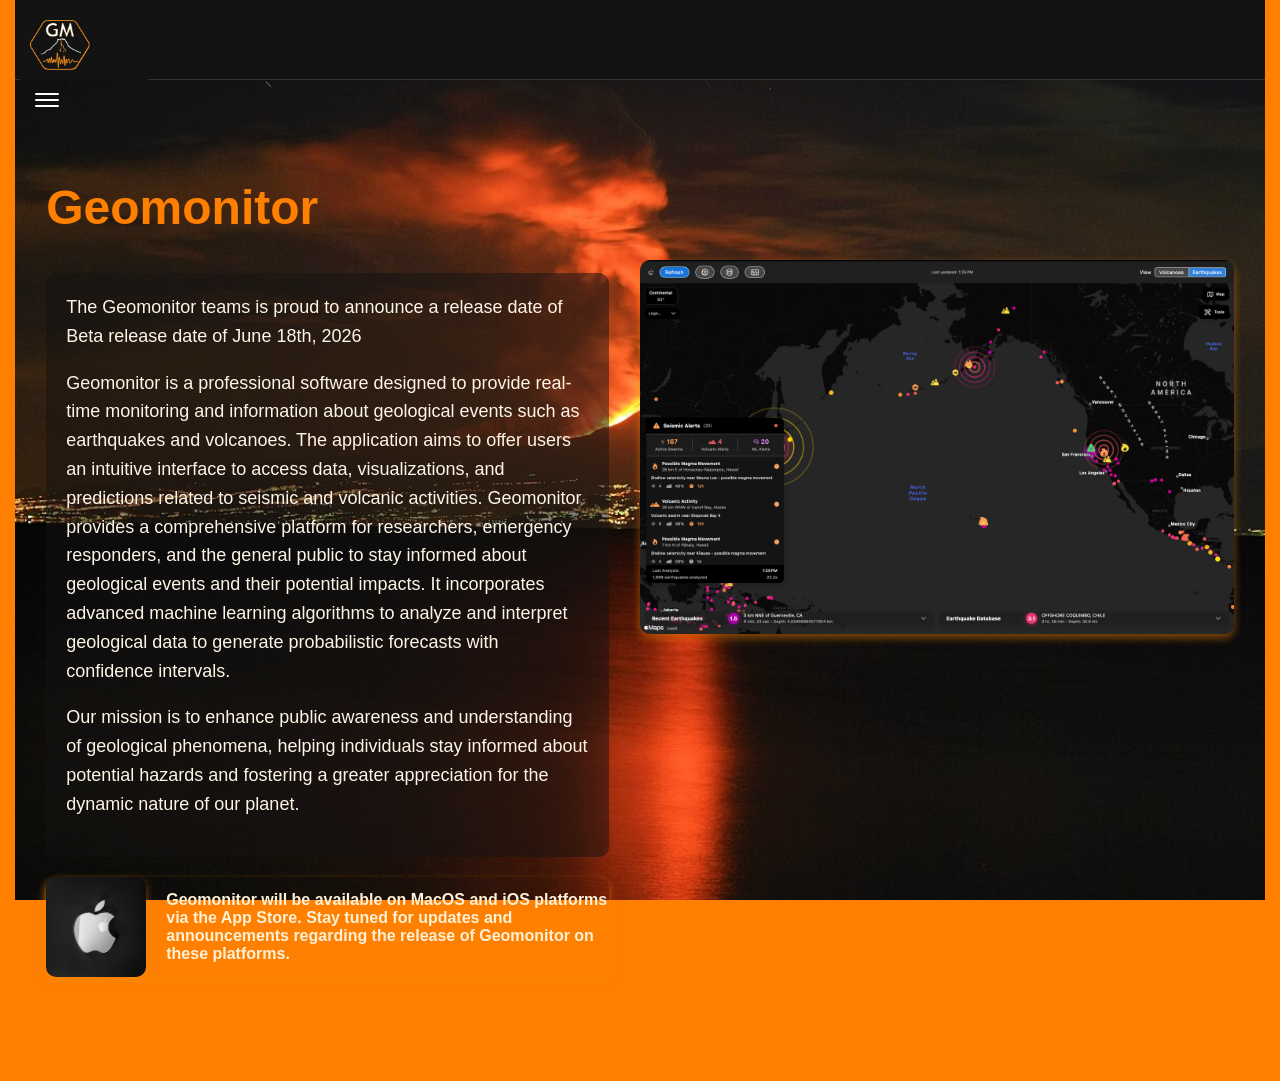
==== index.html @ 44dcfd4b "final touches" ====
<!DOCTYPE html>
<html lang="en">

<head>
    <meta charset="UTF-8">
    <meta name="viewport" content="width=device-width, initial-scale=1.0">
    <title>Home Geomonitor</title>
    <link rel="stylesheet" href="css/style.css">
</head>

<body>

    <section class="topbar">
        <input type="checkbox" id="tog_menu" class="menu_hack">
        <header class="header">
            <div class="inner-header">
                <div class="logo_container">
                    <img class="logo" src="./img/logoupdated@0.5x.png" alt="Geomonitor Logo">
                </div>
                <label class="burgers" for="tog_menu">
                    <span class="bar"></span>
                    <span class="bar"></span>
                    <span class="bar"></span>
                </label>
        </header>


        <ul class="nav_items">
            <li class="button active-button"><a href="index.html">Home</a></li>
            <li class="button"><a href="./html/s_earthquakes.html">Earthquakes</a></li>
            <li class="button"><a href="./html/s_volcanoes.html">Volcanoes</a></li>
            <li class="button"><a href="./html/s_predictions.html">Predictions</a></li>
            <li class="button"><a href="./html/about_geomonitor.html">About Geomonitor</a></li>
            <div class="seismo_animated_container">
                <img class="animated_seismo" src="./img/seismogram3.jpg" alt="seismogram animated - grok"
                    class="nav-image">
            </div>
        </ul>


    </section>
    <section id="home">
        <main class="container">
            <div class="home-column-1">
                <h1 class="home_header">Geomonitor</h1>
                <br>
                <div class="about_text_card">
                    <p>The Geomonitor teams is proud to announce a release date of Beta release date of June 18th, 2026
                    </p>
                    <br>
                    <p>Geomonitor is a professional software designed to provide real-time monitoring and information
                        about
                        geological
                        events such as earthquakes and volcanoes. The application aims to offer users an intuitive
                        interface
                        to
                        access data, visualizations, and predictions related to seismic and volcanic activities.
                        Geomonitor
                        provides a comprehensive platform for researchers, emergency responders, and the general public
                        to
                        stay informed about geological events and their potential impacts. It incorporates advanced
                        machine
                        learning
                        algorithms to analyze and interpret geological data to generate probabilistic forecasts with
                        confidence intervals.</p>
                    <br>
                    <p>Our mission is to enhance public awareness and understanding of geological phenomena, helping
                        individuals
                        stay informed about potential hazards and fostering a greater appreciation for the dynamic
                        nature of
                        our
                        planet.</p>
                    <br>
                </div>
                <div class="apple-plug">
                    <img src="./img/StockCake-Iconic_Apple_Logo-912580-medium.jpg" alt="Geomonitor Example"
                        class="home-image">
                    <h4>Geomonitor will be available on MacOS and iOS platforms via the App Store. Stay tuned for
                        updates
                        and announcements regarding the release of Geomonitor on these platforms.</h4>
                </div>
                <br>
                <br>
                <br>


            </div>
            <div class="home-column-2">
                <img src="./img/Geomonitor1.png" alt="Geomonitor Example" class="home-image">
            </div>
        </main>
    </section>
</body>

</html>
---- css/style.css ----
/* css */
* {
    margin: 0;
    padding: 0;
    box-sizing: border-box;
    color: #fff1d7;
}

/* Global Styles */
body {
    font-family: Arial, sans-serif;
    margin: 0 0;
    margin-left: 15px;
    margin-right: 15px;

    background-color: #ff8000;
    color: #ffe6c7;
    font-family: sans-serif;
}


#home .container {
    display: grid;
    grid-template-columns: 2fr 2fr;
    height: 100%;
    width: 100%;
    margin: 0 0;
    background-image: url('../img/1280px-Eruzione_Etna_13-01-2011_B.jpg');
    background-attachment: fixed;
    background-position: center;
    background-repeat: no-repeat;
    background-size: cover;
    padding-top: 50px;
    padding-bottom: 50px;
}

.earthquakes_section {
    height: 100%;
    width: 100%;
    margin: 0 auto;
    background-image: url('../img/Firefly_Gemini\ Flash.png');
    background-attachment: fixed;
    background-position: center;
    background-repeat: no-repeat;
    background-size: cover;
    padding-top: 50px;
}

.about_geomonitor_section {
    height: 100%;
    width: 100%;
    margin: 0 auto;
    background-image: url('../img/USGS_kilauea.jpg');
    background-attachment: fixed;
    background-position: center;
    background-repeat: no-repeat;
    background-size: cover;
    padding-top: 50px;
    padding-bottom: 50px;
}

.volcanoes_section {
    height: 100%;
    width: 100%;
    margin: 0 auto;
    background-image: url('../img/USGS_kilauea.jpg');
    background-attachment: fixed;
    background-position: center;
    background-repeat: no-repeat;

    background-size: cover;
    padding-top: 50px;
    justify-content: center;
}

.predictions_section {
    height: 100%;
    width: 100%;
    margin: 0 auto;
    background-image: url('../img/Firefly_Gemini\ Flash.png');
    background-attachment: fixed;
    background-position: center;
    background-repeat: no-repeat;
    background-size: cover;
    padding-top: 50px;
}

.header {
    height: 80px;
    background-color: #141313;
    border-bottom: 1px solid #333;
    display: flex;
    align-items: center;

    max-width: 100%;
}

.header-inner {
    display: flex;
    flex-direction: row;
    width: 100%;
    align-items: center;
    justify-content: space-between;
    padding: 0 20px;
    max-width: 1500px;
}

.logo_container {
    display: fixed;
    position: absolute;
    top: 10px;
    left: 20px;

    width: 60px;
    height: auto;
}

.logo {
    width: 100%;
    height: auto;
}



.burgers {
    display: block;
    width: 24px;
    display: block;
    padding-top: 120px;
    margin-left: 20px;
    cursor: pointer;
}

.bar {
    width: 100%;
    display: block;
    height: 2px;
    border-radius: 10px;
    background-color: white;
    margin: 4px 0;
}

.bar+.bar {
    margin-top: 4px;
}

.nav_items {
    display: block;
    position: absolute;
    background: #141313;
    top: 130px;
    left: -10000px;
    opacity: 0;
    transition: left 0.3s ease, opacity 0.3s ease;
    width: 100%;
}

#tog_menu:checked~.nav_items {
    left: 15px;
    width: calc(100% - 30px);
    margin-right: 15px;
    opacity: .95;
}

.nav_items a {
    color: #ffe6c7;
    text-decoration: none;
    font-size: 1.2rem;
    display: block;

}

.nav_items li {
    list-style: none;
    padding: 10px 20px;
    border: 1px solid #333;
}

.nav_items li:hover {
    color: #000000;
    background-color: #ff8000cb;
    transition: color 0.5s ease;
}

/* turn that checkbox invisible */
#tog_menu {
    display: none;
}

/* hide ugly sytling */
li {
    list-style: none;
}

/* remove that default link styling */
li a {
    text-decoration: none;
    color: #ffe6c7;
    font-size: 1.2rem;
}

.navbar {
    display: flex;
    justify-content: space-between;
    align-items: center;
    padding: 1rem 2rem;
    background-color: #141313;
    color: #ffe6c7;
    position: relative;
}


@media (min-width: 1500px) {
    .burgers {
        display: none;
    }

    .nav_items {
        display: flex;
        color: #ffe6c7;
        text-decoration: none;
        font-size: 1.2rem;
        position: static;
        opacity: 1;
    }
}

/* -----------------------------  */

/* I gues this hides the hamburger - setting it up to hide when screen is 1920px wide

*/


.button {
    color: #fff5e6;
    text-decoration: none;
    font-size: 16px;
    background-color: transparent;
    padding: 10px 13px;
    border: 1px solid #333;
    border-radius: 7px;
    transition: background-color 0.3s ease;
}

.button a {
    text-decoration: none;
    color: #fff5e6;
    padding: 15px 15px;
    cursor: pointer;
}

.active-button {
    background-color: #ff8000;
    color: #fff5e6;
}

.button:hover {
    background-color: #ff8000;
    color: #485696;
    padding: 11px 20px;
}

.button.active {
    background-color: #ff8000;
    color: #fff5e6;
}

.animated_seismo {
    size: fit-content;
    animation: seismoAnimation 1s ease-in-out infinite;
    padding-bottom: 0px;
}

.logo {
    width: 80px;
    height: 70px;
    padding: 10px;
}

.logo_container {
    width: 10%;
    display: flex;
    align-items: flex-end;
    background-color: #141313;
}



.seismo_animated_container {
    width: 40%;
    height: auto;
    display: flex;
    justify-content: center;
    align-items: center;
    opacity: 0.8;
    background-color: #141313;
    padding-left: 20px;
}

.seismo_animated_container img {
    width: 100%;
    height: auto;
}



/* Earthquakes Section */

.earthquakes_content {
    display: flex;
    flex-direction: column;
    max-width: 100%;
    min-height: 1280px;
    padding: 20px;
}

.earthquake_text_card {
    background-color: rgba(20, 19, 19, 0.7);
    padding: 20px;
    border-radius: 10px;
    width: 40%;
    margin-bottom: 20px;

    &:hover {
        background-color: rgba(20, 19, 19, 0.9);
        box-shadow: 0 4px 8px rgba(253, 135, 0, 0.5);
    }
}

.earthquake_text_card h1 {
    margin-top: 0;
    color: #ff8000;
}

.earthquake_text_card p {
    color: #fff5e6;
    line-height: 1.6;
}



/* Predicitons CSS */
.predictions_content {
    display: flex;
    flex-direction: column;
    max-width: 100%;
    min-height: 1280px;
    padding: 20px;
}



.beta {
    display: flex;
    background-color: #141313;

}


/* Beta Form (assignment) */
.home {
    display: grid;
    grid-template-columns: auto;

}

.Form_Container {
    display: grid;
    grid-template-columns: 2fr 2fr;
    background-color: rgba(247, 200, 147, 0.367);
    padding: 20px;
    margin-left: 20px;
    padding-bottom: 50px;
    border-radius: 20px;
    border-color: #ff8000;
    border-width: 1px;
    border-style: solid;
    width: 60%;
    height: fit-content;


    align-content: center;
    justify-content: center;

    &:hover {
        background-color: rgba(80, 67, 52, 0.686);
        box-shadow: 0 4px 8px rgba(253, 135, 0, 0.5);
    }
}


.Apply {
    display: inline-block;
    width: 500px;
    background-color: #fea500;
    border-style: solid;
    border-radius: 20px;
    margin-top: 20px;
    font-size: 21px;
    color: #000000;

    &:hover {
        background-color: rgba(60, 58, 58, 0.538);
        box-shadow: 0 4px 8px rgba(253, 135, 0, 0.5);
        color: #ff8000
    }
}


.home-column-1 {
    grid-column: 1;
    margin-top: 50px;
    padding-right: 5%;
    padding-left: 5%;
}

.home-column-2 {
    grid-column: 2;
    margin-top: 50px;
    padding-right: 5%;
    padding-top: 80px;
}

.home-column-1 h1 {
    color: #ff8000;
    font-size: 48px;
    margin-bottom: 20px;
}

.home-column-1 p {
    color: #fff5e6;
    line-height: 1.6;
    font-size: 18px;
}

.home-column-1 img {
    width: 100px;
    height: auto;
    border-radius: 10px;
    box-shadow: 0 4px 8px rgba(253, 135, 0, 0.5);
}

.home-column-2 img {
    width: 100%;
    height: auto;
    border-radius: 10px;
    box-shadow: 0 4px 8px rgba(253, 135, 0, 0.5);
}

.apple-plug {
    display: flex;
    flex-direction: row;
    gap: 20px;
    align-items: center;
    margin-top: 20px;
    width: 100%;
    height: auto;
    border-radius: 10px;
    box-shadow: 0 4px 8px rgba(253, 135, 0, 0.5);
}

/* Video embed assignment */

.video-container {
    margin-top: 20px;
    margin-right: 5%;
    position: relative;
    /* Required for absolute positioning of iframe */
    width: 95%;
    height: 0;
    /* Creates an element with no height */
    overflow: hidden;
    /* Prevents overflowing content creating scrollbars */
    padding-bottom: 56.25%;
    /* 9 / 16 = 0.5625 */
}


/* About-Geomonitor grid */

.about_geomonitor_section {
    height: 100%;
    background-image: url('../img/USGS_kilauea.jpg');
    background-attachment: fixed;
    background-position: center;
    background-repeat: no-repeat;
    background-size: cover;
    padding-top: 50px;
}

.about_geomonitor_content {
    display: grid;
    grid-template-columns: 38% 58%;
    column-gap: 4%;
    padding: 20px;
    width: 100%;
    min-height: 100%;
}

.about_text_card {
    background-color: rgba(20, 19, 19, 0.5);
    padding: 20px;
    border-radius: 10px;
    margin-bottom: 20px;

    &:hover {
        background-color: rgba(20, 19, 19, 0.7);
        box-shadow: 0 4px 8px rgba(253, 135, 0, 0.5);
    }
}

.about_me>img {
    width: 80%;
    height: auto;
}


.about-grid-column-1 {
    grid-column: 1;
    margin-top: 20px;
    padding-right: 5%;
}

.about-grid-column-2 {
    grid-column: 2;
    margin-top: 20px;
}

.about-grid-column-2 img {
    width: 100%;
    height: auto;
    border-radius: 10px;
    box-shadow: 0 4px 8px rgba(253, 135, 0, 0.5);
}

.about_text_card h1 {
    margin-top: 0;
    color: #ff8000;
}

.about_text_card p {
    color: #fff5e6;
    line-height: 1.6;
    font-size: 18px;
}

.about_geomonitor_content2 {
    display: grid;
    grid-template-columns: repeat(2fr, 2fr);
    gap: 20px;
    padding: 20px;
}

.about_gm_left_Colstack {
    grid-column: 1;
}

.about_gm_right_Colstack {
    grid-column: 2;
}

/* modals ************ Special thanks to w3Schools and codepen.io ***************************/
.mod1 {
    display: block;
    width: 100%;
    height: auto;
    border-radius: 10px;
    box-shadow: 0 4px 8px rgba(253, 135, 0, 0.5);
}

.modal-window {
    position: fixed;
    background-color: rgba(255, 255, 255, 0.25);
    top: 0;
    right: 0;
    bottom: 0;
    left: 0;
    z-index: 999;
    visibility: hidden;
    opacity: 0;
    pointer-events: none;
    transition: all 0.3s;

    &:target {
        visibility: visible;
        opacity: 1;
        pointer-events: auto;
    }

    &>div {
        width: 70%;
        height: 100dvh;
        position: absolute;
        top: 50%;
        left: 50%;
        transform: translate(-50%, -50%);
        padding: 4em;
        background: rgb(0, 0, 0);
    }

    header {
        font-weight: bold;
    }

    h1 {
        font-size: 150%;
        margin: 0 0 15px;
    }
}

.modal-window {
    &>div {
        border-radius: 1rem;
    }
}

/* Modal Close button  */
.modal-close {
    color: #ff8000;
    line-height: 50px;
    font-size: 80%;
    position: absolute;
    right: 0;
    text-align: center;
    top: 0;
    width: 70px;
    text-decoration: none;

    &:hover {
        color: black;
    }
}

a {
    text-decoration: none;
    color: inherit;
}

.about-grid-column-2 h2,
h3 {
    color: #ff8000;
}

.predictions_content>.about_text_card>img {
    width: 80%;

}

.volcanoes_section {
    display: flex;
    width: 100%;
    height: fit-content;
    justify-content: center;
}

.volcanoes_content {
    justify-content: center;
    align-items: center;
    display: grid;
    width: 80%;
    height: 400px;


}

.volcanos-column-1 {
    grid-column: 1;
    width: 100%;
    height: 400px;
    padding-right: 5%;
    padding-left: 5%;
}

.volcanos-column-2 {
    grid-column: 2;
    width: 100%;
    height: 400px;
    padding-right: 5%;
    padding-left: 5%;
}

.volcano-main {
    display: flex;
    flex-direction: column;
    width: 100%;
    height: auto;
    justify-content: center;
    align-items: center;

}

.Volcano-Video {
    width: 80%;
    justify-content: center;
}

.video-container iframe {
    position: absolute;
    /* Positions iframe relative to the container */
    top: 0;
    left: 0px;
    width: 100%;
    height: 100%;
    border: none;
}

#beta {
    display: flex;
    height: 1280px;
    width: 100%;
    margin: 0 0;
    background-image: url('../img/1280px-Eruzione_Etna_13-01-2011_B.jpg');
    background-attachment: fixed;
    background-position: center;
    background-repeat: no-repeat;
    background-size: cover;
    padding-top: 50px;
    padding-bottom: 50px; 
}
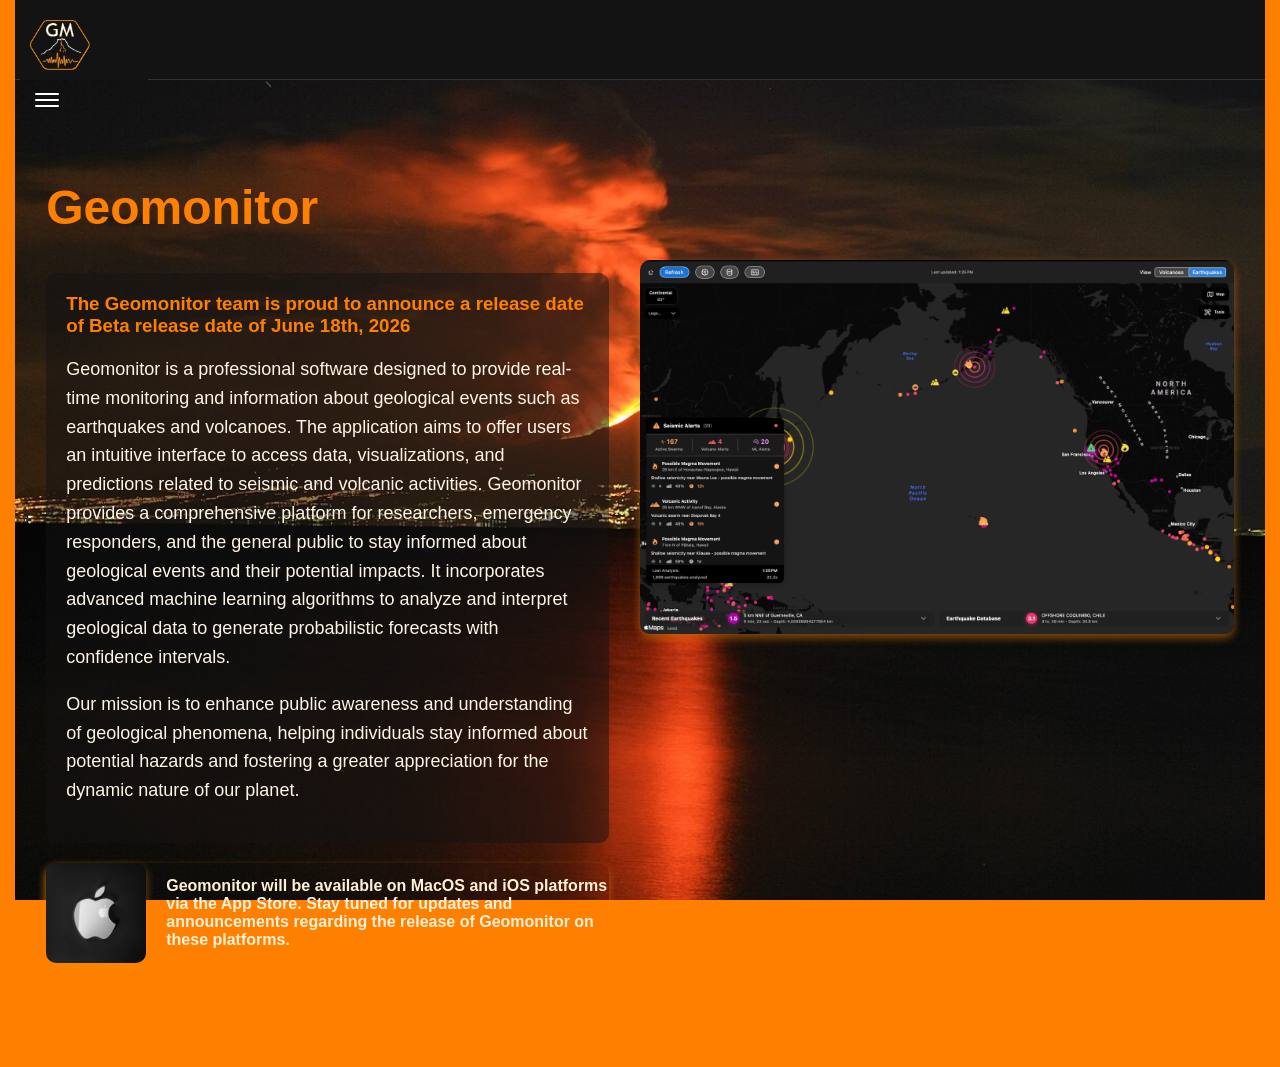
==== commit d403d7ce: "final touches 2" ====
--- a/index.html
+++ b/index.html
@@ -45,8 +45,8 @@
                 <h1 class="home_header">Geomonitor</h1>
                 <br>
                 <div class="about_text_card">
-                    <p>The Geomonitor teams is proud to announce a release date of Beta release date of June 18th, 2026
-                    </p>
+                    <h3>The Geomonitor team is proud to announce a release date of Beta release date of June 18th, 2026
+                    </h3>
                     <br>
                     <p>Geomonitor is a professional software designed to provide real-time monitoring and information
                         about
--- a/css/style.css
+++ b/css/style.css
@@ -238,7 +238,7 @@
     font-size: 16px;
     background-color: transparent;
     padding: 10px 13px;
-    border: 1px solid #333;
+    border: 1px solid #ff8000;
     border-radius: 7px;
     transition: background-color 0.3s ease;
 }
@@ -256,8 +256,8 @@
 }
 
 .button:hover {
-    background-color: #ff8000;
-    color: #485696;
+    background-color: #493e34;
+    color: #ffffff;
     padding: 11px 20px;
 }
 
@@ -667,7 +667,7 @@
 .volcanos-column-1 {
     grid-column: 1;
     width: 100%;
-    height: 400px;
+    height: auto;
     padding-right: 5%;
     padding-left: 5%;
 }
@@ -675,7 +675,7 @@
 .volcanos-column-2 {
     grid-column: 2;
     width: 100%;
-    height: 400px;
+    height: auto;
     padding-right: 5%;
     padding-left: 5%;
 }
@@ -716,5 +716,23 @@
     background-repeat: no-repeat;
     background-size: cover;
     padding-top: 50px;
-    padding-bottom: 50px; 
+    padding-bottom: 50px;
+}
+
+.volcano-main h2 {
+    color: #ff8000;
+
+}
+.video-banner {
+    width: 80%;
+    background-color: rgba(20, 19, 19, 0.5);
+    padding: 20px;
+    border-radius: 10px;
+    margin-bottom: 20px;
+
+    &:hover {
+        background-color: rgba(20, 19, 19, 0.7);
+        box-shadow: 0 4px 8px rgba(253, 135, 0, 0.5);
+    }
+
 }
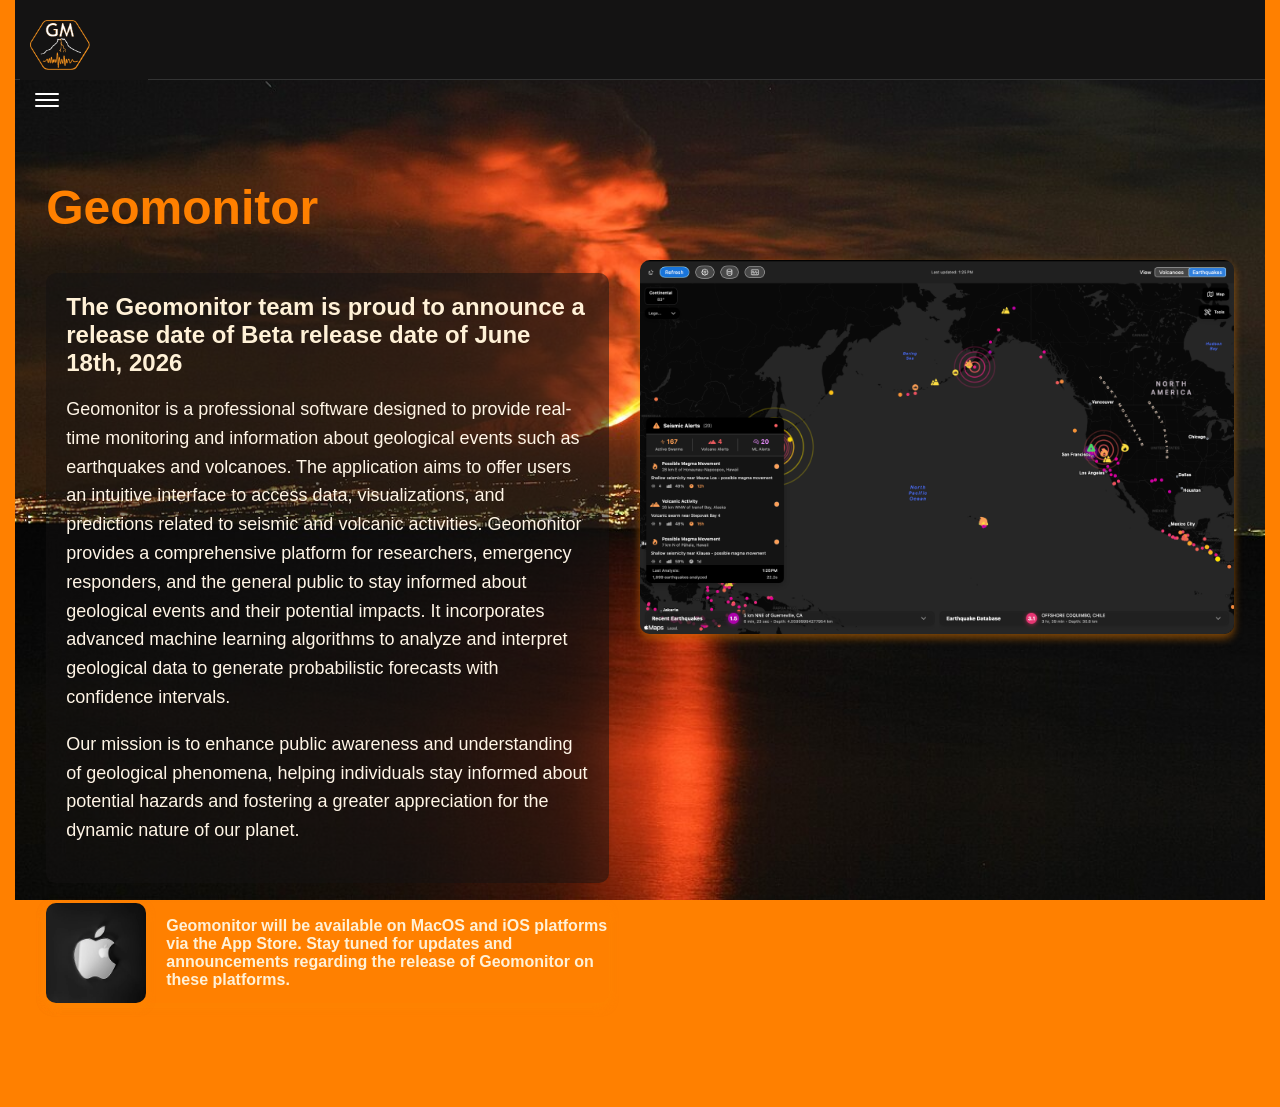
==== commit 741e464f: "error fixes index" ====
--- a/index.html
+++ b/index.html
@@ -10,7 +10,7 @@
 
 <body>
 
-    <section class="topbar">
+    <nav class="topbar">
         <input type="checkbox" id="tog_menu" class="menu_hack">
         <header class="header">
             <div class="inner-header">
@@ -22,6 +22,7 @@
                     <span class="bar"></span>
                     <span class="bar"></span>
                 </label>
+            </div>
         </header>
 
 
@@ -31,22 +32,22 @@
             <li class="button"><a href="./html/s_volcanoes.html">Volcanoes</a></li>
             <li class="button"><a href="./html/s_predictions.html">Predictions</a></li>
             <li class="button"><a href="./html/about_geomonitor.html">About Geomonitor</a></li>
-            <div class="seismo_animated_container">
-                <img class="animated_seismo" src="./img/seismogram3.jpg" alt="seismogram animated - grok"
-                    class="nav-image">
-            </div>
-        </ul>
+
+            <li> <img class="animated_seismo" src="./img/seismogram3.jpg" alt="seismogram animated - grok"
+                    class="nav-image"></li>
+
+        </ul>   
 
 
-    </section>
-    <section id="home">
-        <main class="container">
+    </nav>
+    <main id="home">
+        <section class="container">
             <div class="home-column-1">
                 <h1 class="home_header">Geomonitor</h1>
                 <br>
                 <div class="about_text_card">
-                    <h3>The Geomonitor team is proud to announce a release date of Beta release date of June 18th, 2026
-                    </h3>
+                    <h2>The Geomonitor team is proud to announce a release date of Beta release date of June 18th, 2026
+                    </h2>
                     <br>
                     <p>Geomonitor is a professional software designed to provide real-time monitoring and information
                         about
@@ -88,8 +89,8 @@
             <div class="home-column-2">
                 <img src="./img/Geomonitor1.png" alt="Geomonitor Example" class="home-image">
             </div>
-        </main>
-    </section>
+        </section>
+    </main>
 </body>
 
 </html>
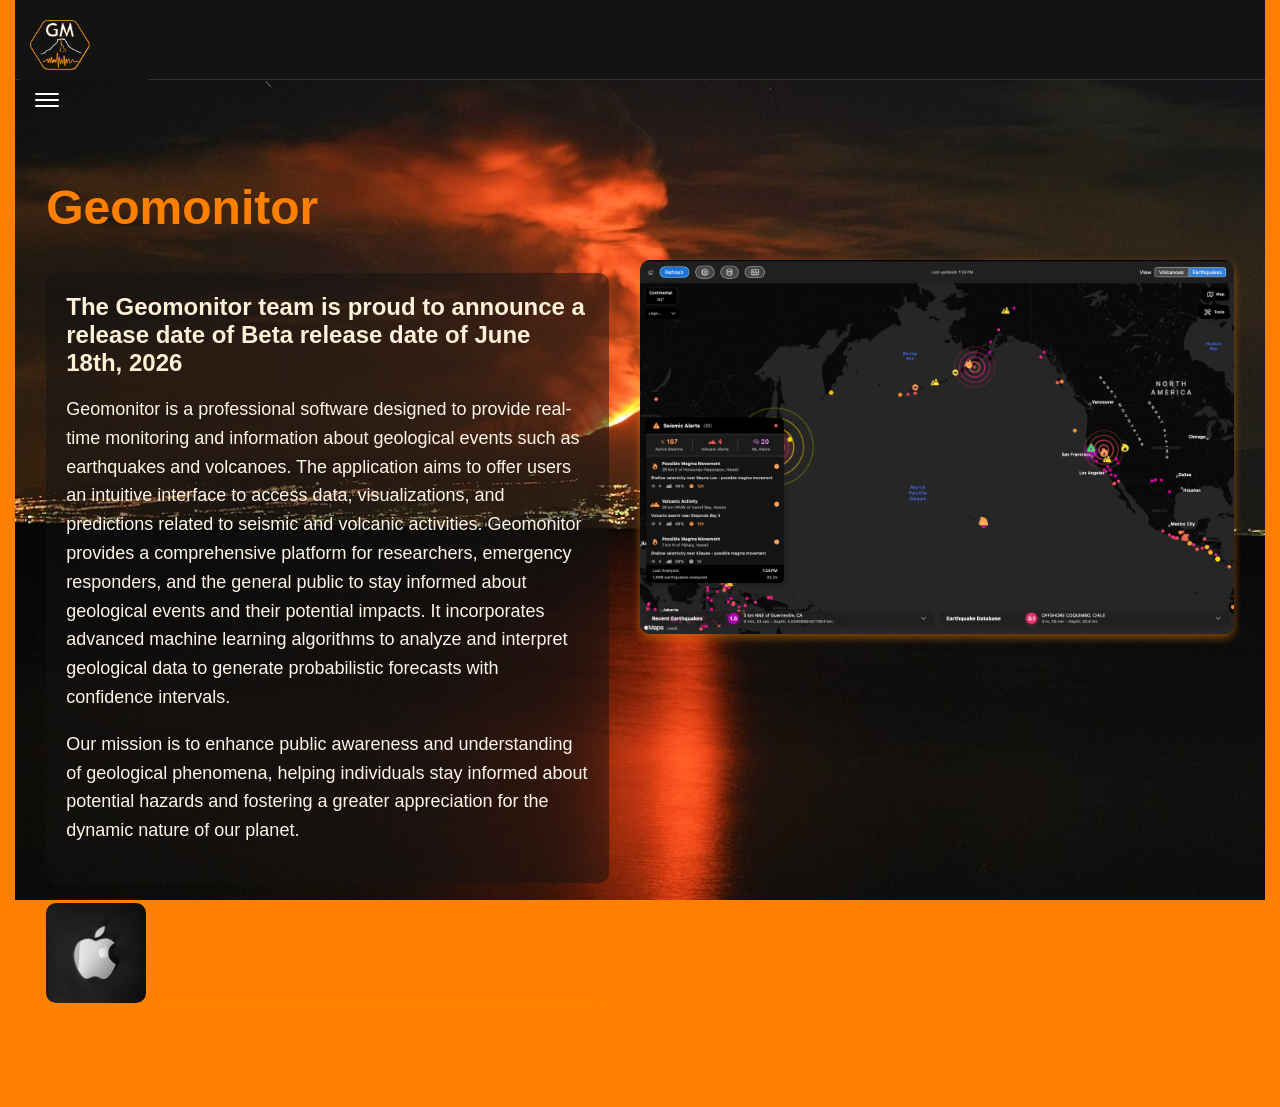
==== commit 578ca80b: "error fixes" ====
--- a/index.html
+++ b/index.html
@@ -28,15 +28,15 @@
 
         <ul class="nav_items">
             <li class="button active-button"><a href="index.html">Home</a></li>
-            <li class="button"><a href="./html/s_earthquakes.html">Earthquakes</a></li>
+            <li class="button"><a href="./html/S_earthquakes.html">Earthquakes</a></li>
             <li class="button"><a href="./html/s_volcanoes.html">Volcanoes</a></li>
             <li class="button"><a href="./html/s_predictions.html">Predictions</a></li>
             <li class="button"><a href="./html/about_geomonitor.html">About Geomonitor</a></li>
 
-            <li> <img class="animated_seismo" src="./img/seismogram3.jpg" alt="seismogram animated - grok"
-                    class="nav-image"></li>
+            <li> <img class="animated_seismo nav-image" src="./img/seismogram3.jpg" alt="seismogram animated - grok">
+            </li>
 
-        </ul>   
+        </ul>
 
 
     </nav>
@@ -76,9 +76,9 @@
                 <div class="apple-plug">
                     <img src="./img/StockCake-Iconic_Apple_Logo-912580-medium.jpg" alt="Geomonitor Example"
                         class="home-image">
-                    <h4>Geomonitor will be available on MacOS and iOS platforms via the App Store. Stay tuned for
+                    <h3>Geomonitor will be available on MacOS and iOS platforms via the App Store. Stay tuned for
                         updates
-                        and announcements regarding the release of Geomonitor on these platforms.</h4>
+                        and announcements regarding the release of Geomonitor on these platforms.</h3>
                 </div>
                 <br>
                 <br>
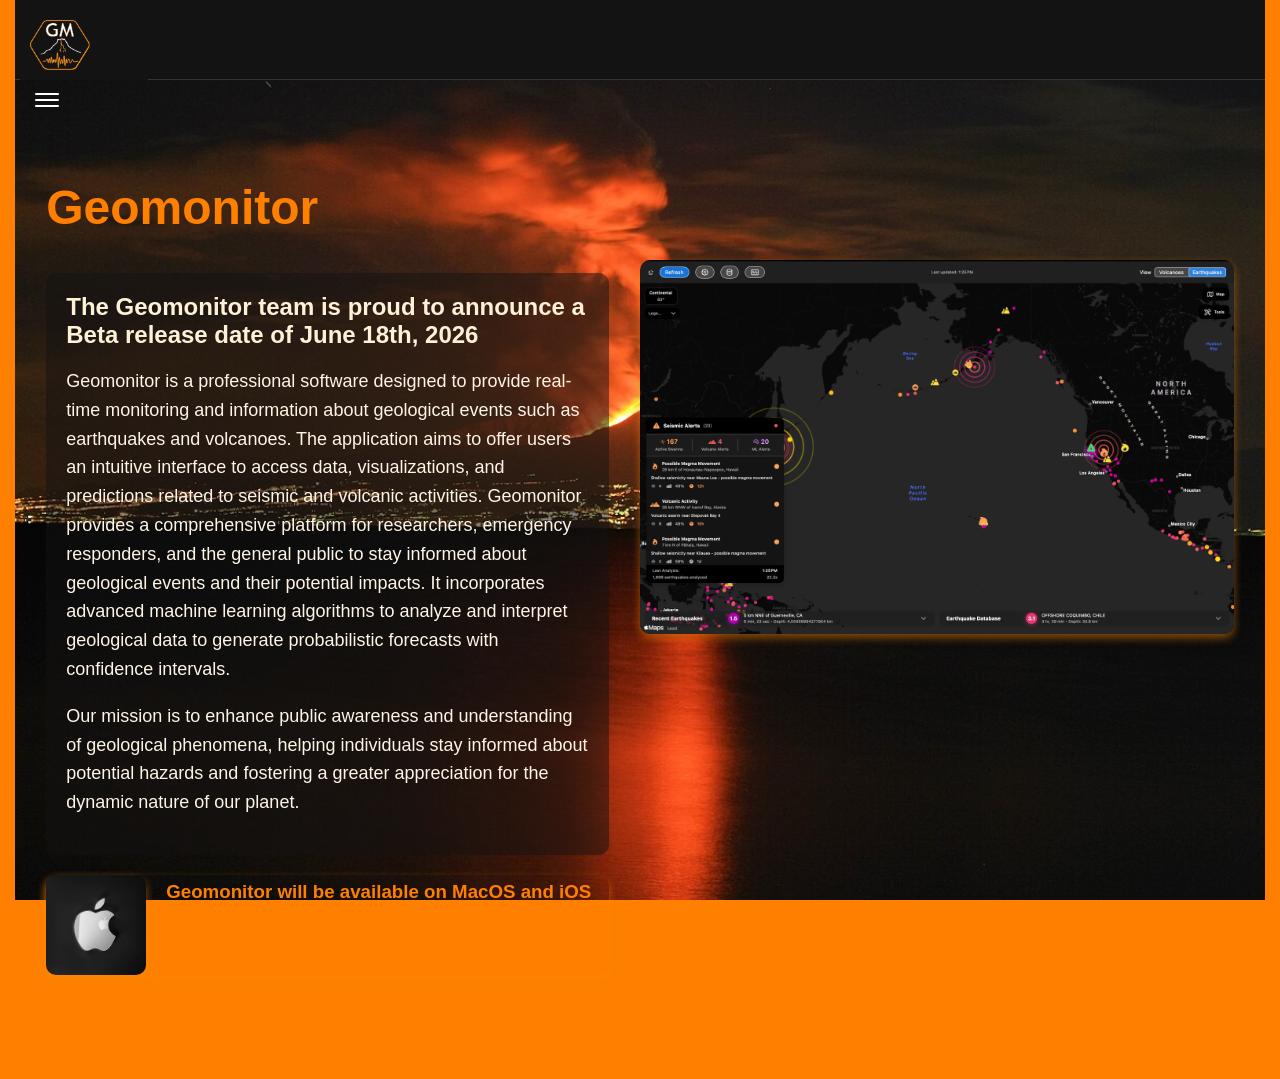
==== commit 7e2b4a31: "fixed text" ====
--- a/index.html
+++ b/index.html
@@ -46,7 +46,7 @@
                 <h1 class="home_header">Geomonitor</h1>
                 <br>
                 <div class="about_text_card">
-                    <h2>The Geomonitor team is proud to announce a release date of Beta release date of June 18th, 2026
+                    <h2>The Geomonitor team is proud to announce a Beta release date of June 18th, 2026
                     </h2>
                     <br>
                     <p>Geomonitor is a professional software designed to provide real-time monitoring and information
